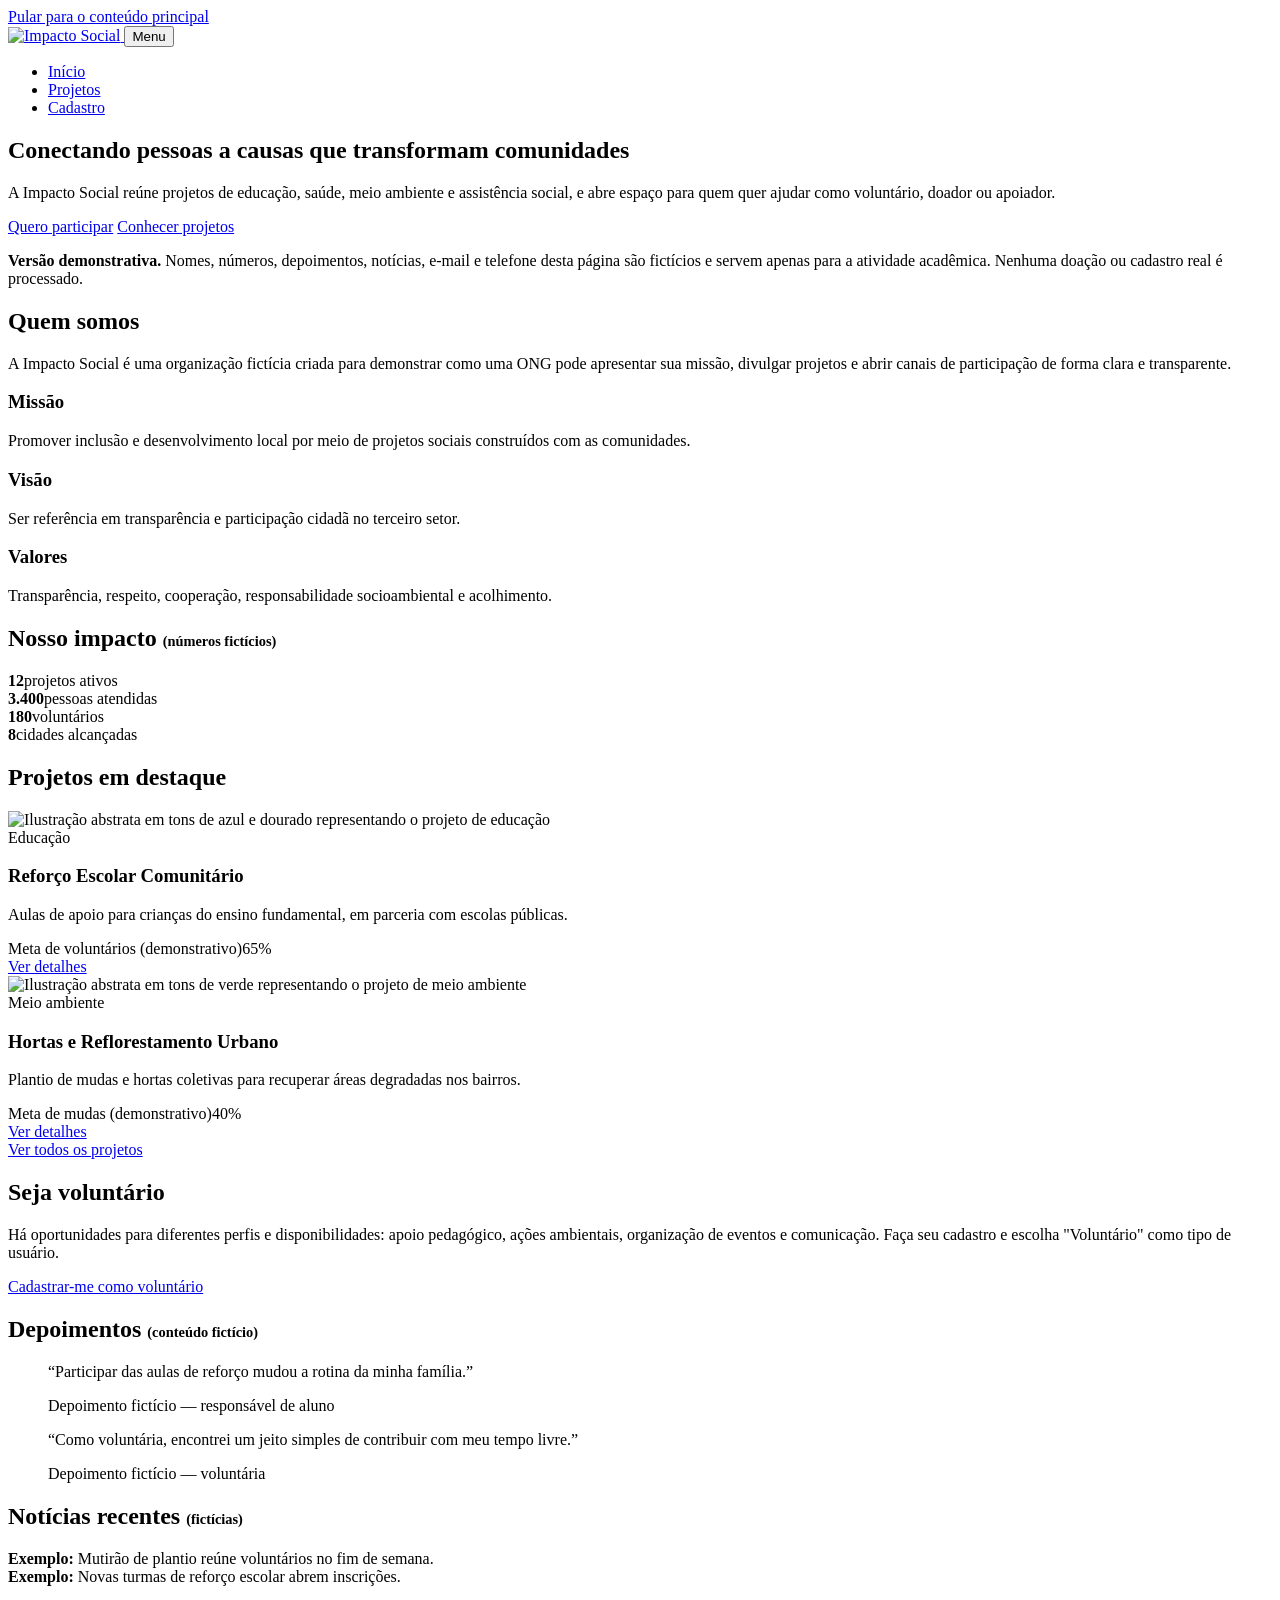
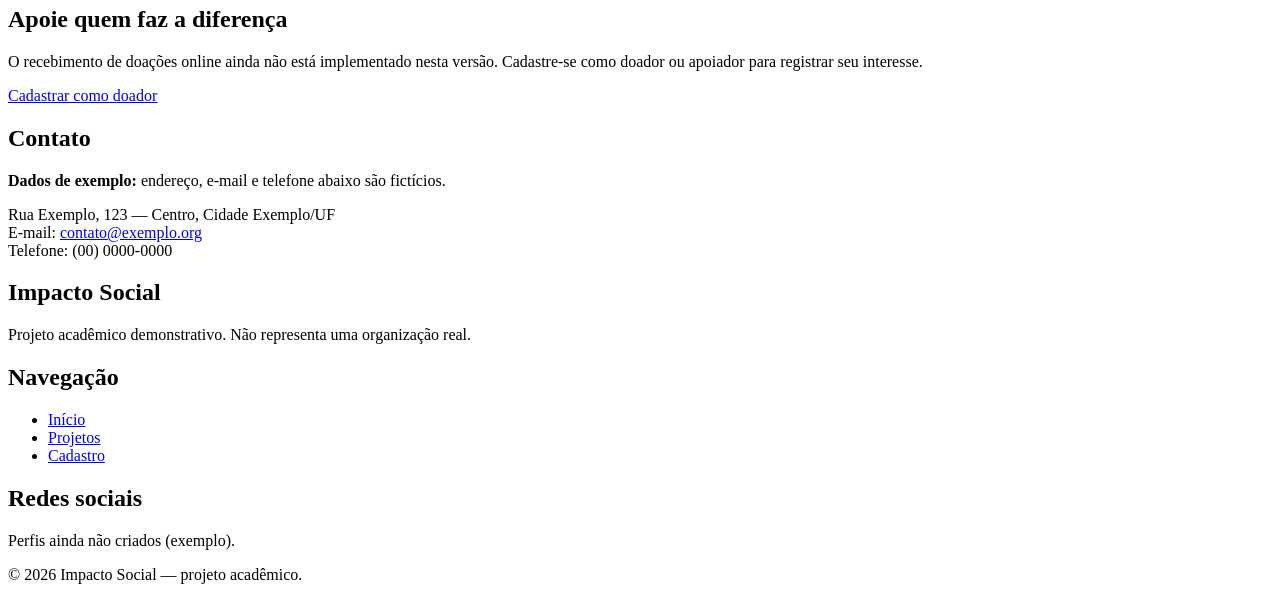
==== index.html @ ebe20e65 "feat: fase 1 da plataforma Impacto Social" ====
<!DOCTYPE html>
<html lang="pt-BR">
<head>
  <meta charset="utf-8">
  <meta name="viewport" content="width=device-width, initial-scale=1">
  <title>Impacto Social — Conectando pessoas a causas que transformam</title>
  <meta name="description" content="Impacto Social: plataforma para ONGs divulgarem projetos, recrutarem voluntários e prestarem contas. Versão demonstrativa.">
  <link rel="icon" href="assets/images/logo.svg" type="image/svg+xml">
  <link rel="stylesheet" href="css/style.css">
  <link rel="stylesheet" href="css/responsive.css">
  <script src="js/main.js" defer></script>
</head>
<body>
  <a class="pular-conteudo" href="#conteudo">Pular para o conteúdo principal</a>

  <header class="cabecalho">
    <div class="container cabecalho__barra" style="position:relative">
      <a class="cabecalho__logo" href="index.html" aria-label="Impacto Social — página inicial">
        <img src="assets/images/logo.svg" alt="Impacto Social" width="200" height="48">
      </a>
      <button class="menu-toggle" type="button" aria-expanded="false" aria-controls="menu-principal">Menu</button>
      <nav aria-label="Principal">
        <ul class="menu" id="menu-principal">
          <li><a href="index.html" aria-current="page">Início</a></li>
          <li><a href="projetos.html">Projetos</a></li>
          <li><a href="cadastro.html">Cadastro</a></li>
        </ul>
      </nav>
    </div>
  </header>

  <main id="conteudo">
    <section class="hero" aria-labelledby="titulo-hero">
      <div class="container">
        <h1 id="titulo-hero">Conectando pessoas a causas que transformam comunidades</h1>
        <p>A Impacto Social reúne projetos de educação, saúde, meio ambiente e assistência social, e abre espaço para quem quer ajudar como voluntário, doador ou apoiador.</p>
        <div class="btn-grupo">
          <a class="btn btn--primario" href="cadastro.html">Quero participar</a>
          <a class="btn btn--claro" href="projetos.html">Conhecer projetos</a>
        </div>
      </div>
    </section>

    <div class="container" style="padding-top:var(--esp-4)">
      <p class="aviso"><strong>Versão demonstrativa.</strong> Nomes, números, depoimentos, notícias, e-mail e telefone desta página são fictícios e servem apenas para a atividade acadêmica. Nenhuma doação ou cadastro real é processado.</p>
    </div>

    <section class="secao" id="sobre" aria-labelledby="titulo-sobre">
      <div class="container">
        <h2 id="titulo-sobre">Quem somos</h2>
        <p class="secao__intro">A Impacto Social é uma organização fictícia criada para demonstrar como uma ONG pode apresentar sua missão, divulgar projetos e abrir canais de participação de forma clara e transparente.</p>
        <div class="grade grade--3">
          <article class="card"><div class="card__corpo"><h3>Missão</h3><p>Promover inclusão e desenvolvimento local por meio de projetos sociais construídos com as comunidades.</p></div></article>
          <article class="card"><div class="card__corpo"><h3>Visão</h3><p>Ser referência em transparência e participação cidadã no terceiro setor.</p></div></article>
          <article class="card"><div class="card__corpo"><h3>Valores</h3><p>Transparência, respeito, cooperação, responsabilidade socioambiental e acolhimento.</p></div></article>
        </div>
      </div>
    </section>

    <section class="secao secao--alt" aria-labelledby="titulo-impacto">
      <div class="container">
        <h2 id="titulo-impacto">Nosso impacto <small style="font-size:.6em;color:var(--cor-texto-suave)">(números fictícios)</small></h2>
        <div class="grade grade--4">
          <div class="indicador"><strong>12</strong>projetos ativos</div>
          <div class="indicador"><strong>3.400</strong>pessoas atendidas</div>
          <div class="indicador"><strong>180</strong>voluntários</div>
          <div class="indicador"><strong>8</strong>cidades alcançadas</div>
        </div>
      </div>
    </section>

    <section class="secao" aria-labelledby="titulo-destaque">
      <div class="container">
        <h2 id="titulo-destaque">Projetos em destaque</h2>
        <div class="grade grade--2">
          <article class="card">
            <img class="card__img" src="assets/images/projeto-educacao.webp" alt="Ilustração abstrata em tons de azul e dourado representando o projeto de educação" width="800" height="500">
            <div class="card__corpo">
              <span class="etiqueta">Educação</span>
              <h3>Reforço Escolar Comunitário</h3>
              <p>Aulas de apoio para crianças do ensino fundamental, em parceria com escolas públicas.</p>
              <div class="progresso">
                <div class="progresso__rotulo"><span>Meta de voluntários (demonstrativo)</span><span>65%</span></div>
                <div class="progresso__trilho" role="progressbar" aria-label="Meta de voluntários do Reforço Escolar" aria-valuemin="0" aria-valuemax="100" aria-valuenow="65"><div class="progresso__barra" data-valor="65"></div></div>
              </div>
              <div class="btn-grupo"><a class="btn btn--secundario" href="projetos.html#educacao">Ver detalhes</a></div>
            </div>
          </article>
          <article class="card">
            <img class="card__img" src="assets/images/projeto-meio-ambiente.webp" alt="Ilustração abstrata em tons de verde representando o projeto de meio ambiente" width="800" height="500" loading="lazy">
            <div class="card__corpo">
              <span class="etiqueta">Meio ambiente</span>
              <h3>Hortas e Reflorestamento Urbano</h3>
              <p>Plantio de mudas e hortas coletivas para recuperar áreas degradadas nos bairros.</p>
              <div class="progresso">
                <div class="progresso__rotulo"><span>Meta de mudas (demonstrativo)</span><span>40%</span></div>
                <div class="progresso__trilho" role="progressbar" aria-label="Meta de mudas do projeto de reflorestamento" aria-valuemin="0" aria-valuemax="100" aria-valuenow="40"><div class="progresso__barra" data-valor="40"></div></div>
              </div>
              <div class="btn-grupo"><a class="btn btn--secundario" href="projetos.html#meio-ambiente">Ver detalhes</a></div>
            </div>
          </article>
        </div>
        <p class="centro" style="margin-top:var(--esp-4)"><a class="btn btn--primario" href="projetos.html">Ver todos os projetos</a></p>
      </div>
    </section>

    <section class="secao secao--alt" aria-labelledby="titulo-voluntariado">
      <div class="container">
        <h2 id="titulo-voluntariado">Seja voluntário</h2>
        <p class="secao__intro">Há oportunidades para diferentes perfis e disponibilidades: apoio pedagógico, ações ambientais, organização de eventos e comunicação. Faça seu cadastro e escolha "Voluntário" como tipo de usuário.</p>
        <a class="btn btn--primario" href="cadastro.html">Cadastrar-me como voluntário</a>
      </div>
    </section>

    <section class="secao" aria-labelledby="titulo-depoimentos">
      <div class="container">
        <h2 id="titulo-depoimentos">Depoimentos <small style="font-size:.6em;color:var(--cor-texto-suave)">(conteúdo fictício)</small></h2>
        <div class="grade grade--2">
          <blockquote class="card"><div class="card__corpo"><p>“Participar das aulas de reforço mudou a rotina da minha família.”</p><footer class="meta">Depoimento fictício — responsável de aluno</footer></div></blockquote>
          <blockquote class="card"><div class="card__corpo"><p>“Como voluntária, encontrei um jeito simples de contribuir com meu tempo livre.”</p><footer class="meta">Depoimento fictício — voluntária</footer></div></blockquote>
        </div>
      </div>
    </section>

    <section class="secao secao--alt" aria-labelledby="titulo-noticias">
      <div class="container">
        <h2 id="titulo-noticias">Notícias recentes <small style="font-size:.6em;color:var(--cor-texto-suave)">(fictícias)</small></h2>
        <ul style="list-style:none;padding:0;margin:0">
          <li class="meta"><strong>Exemplo:</strong> Mutirão de plantio reúne voluntários no fim de semana.</li>
          <li class="meta"><strong>Exemplo:</strong> Novas turmas de reforço escolar abrem inscrições.</li>
        </ul>
      </div>
    </section>

    <section class="cta-doacao" aria-labelledby="titulo-doacao">
      <div class="container">
        <h2 id="titulo-doacao">Apoie quem faz a diferença</h2>
        <p>O recebimento de doações online ainda não está implementado nesta versão. Cadastre-se como doador ou apoiador para registrar seu interesse.</p>
        <a class="btn btn--claro" href="cadastro.html">Cadastrar como doador</a>
      </div>
    </section>

    <section class="secao" id="contato" aria-labelledby="titulo-contato">
      <div class="container">
        <h2 id="titulo-contato">Contato</h2>
        <p class="aviso"><strong>Dados de exemplo:</strong> endereço, e-mail e telefone abaixo são fictícios.</p>
        <address style="font-style:normal">
          Rua Exemplo, 123 — Centro, Cidade Exemplo/UF<br>
          E-mail: <a href="mailto:contato@exemplo.org">contato@exemplo.org</a><br>
          Telefone: (00) 0000-0000
        </address>
      </div>
    </section>
  </main>

  <footer class="rodape">
    <div class="container">
      <div class="grade grade--3">
        <div>
          <h2>Impacto Social</h2>
          <p>Projeto acadêmico demonstrativo. Não representa uma organização real.</p>
        </div>
        <nav aria-label="Rodapé">
          <h2>Navegação</h2>
          <ul>
            <li><a href="index.html">Início</a></li>
            <li><a href="projetos.html">Projetos</a></li>
            <li><a href="cadastro.html">Cadastro</a></li>
          </ul>
        </nav>
        <div>
          <h2>Redes sociais</h2>
          <p>Perfis ainda não criados (exemplo).</p>
        </div>
      </div>
      <p class="rodape__fim">© 2026 Impacto Social — projeto acadêmico.</p>
    </div>
  </footer>
</body>
</html>
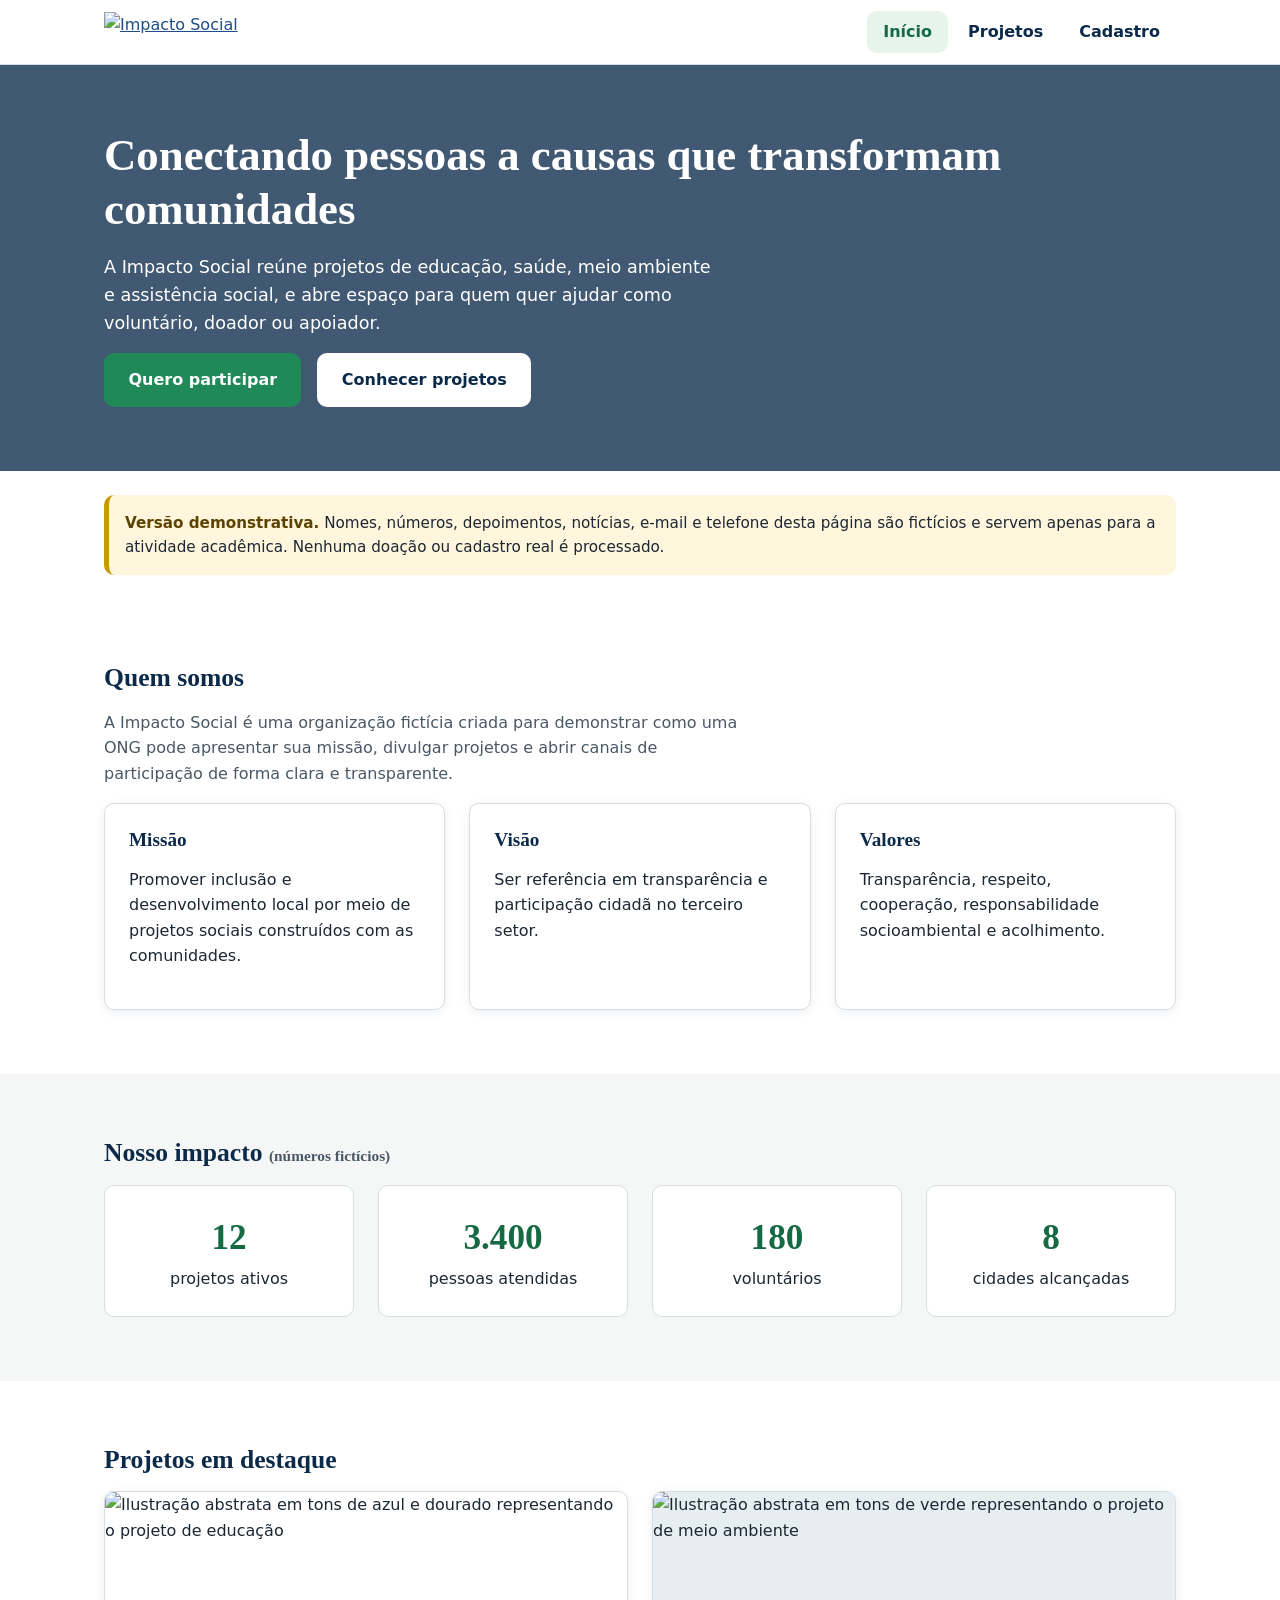
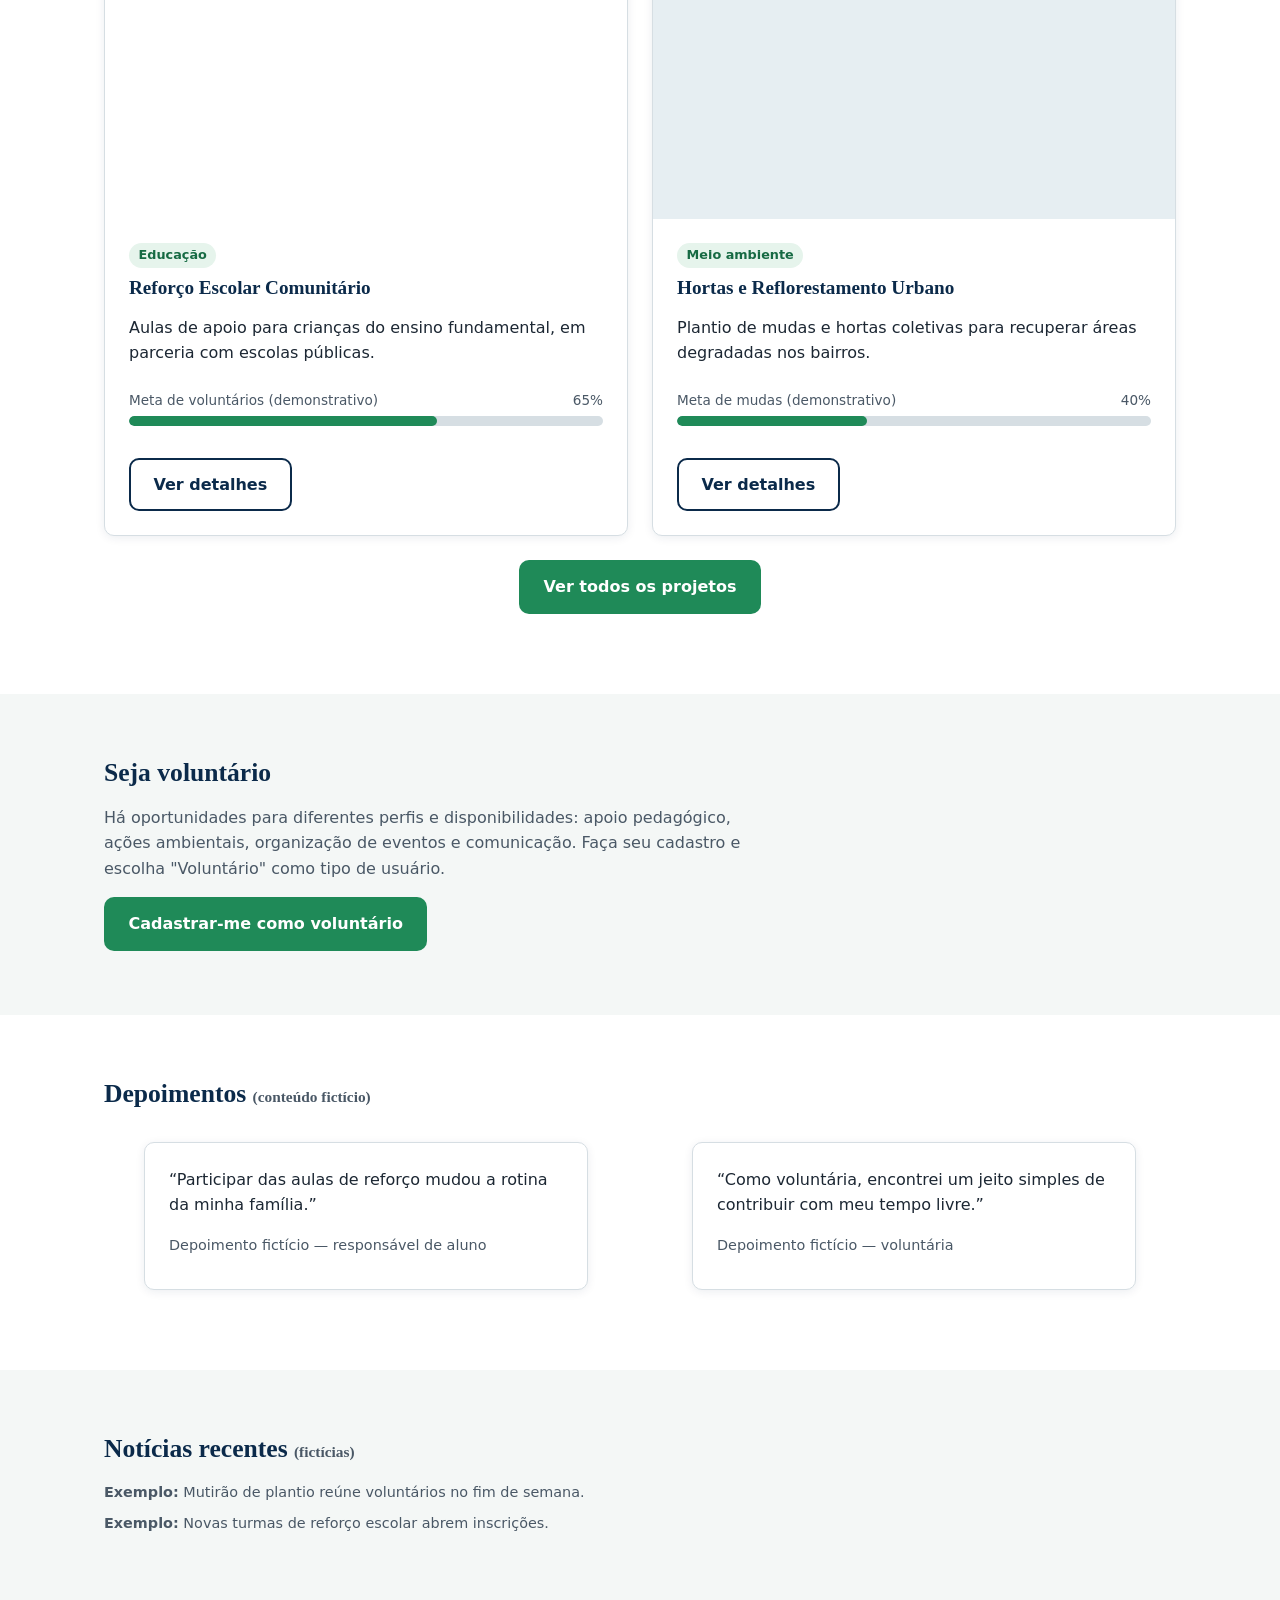
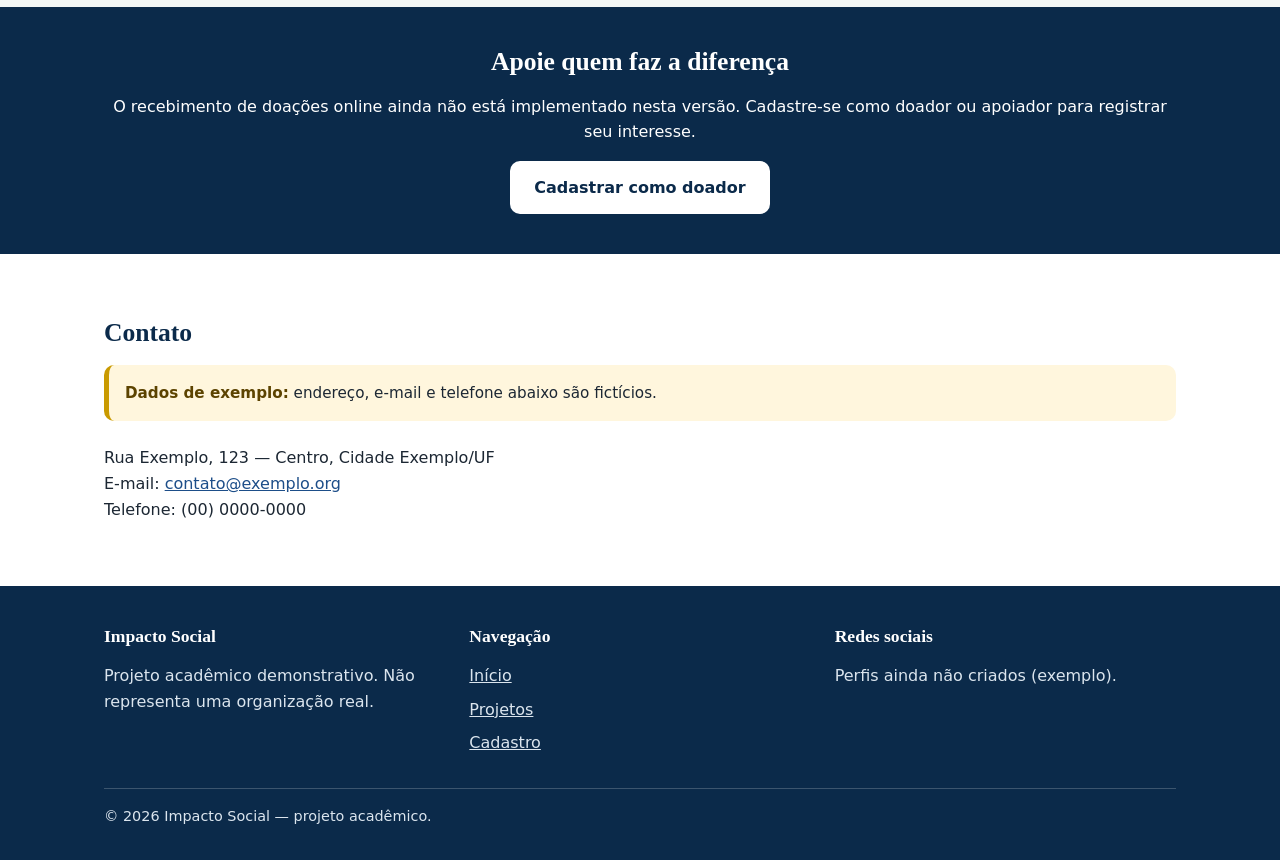
==== commit 78d0d296: "Update stylesheet links and add main.js script" ====
--- a/index.html
+++ b/index.html
@@ -5,9 +5,9 @@
   <meta name="viewport" content="width=device-width, initial-scale=1">
   <title>Impacto Social — Conectando pessoas a causas que transformam</title>
   <meta name="description" content="Impacto Social: plataforma para ONGs divulgarem projetos, recrutarem voluntários e prestarem contas. Versão demonstrativa.">
-  <link rel="icon" href="assets/images/logo.svg" type="image/svg+xml">
-  <link rel="stylesheet" href="css/style.css">
-  <link rel="stylesheet" href="css/responsive.css">
+  <link rel="stylesheet" href="style.css">
+<link rel="stylesheet" href="responsive.css">
+<script src="main.js" defer></script>
   <script src="js/main.js" defer></script>
 </head>
 <body>
--- a/style.css
+++ b/style.css
@@ -0,0 +1,229 @@
+/* ==========================================================================
+   Impacto Social — style.css (mobile-first)
+   Sumário: 1 Variáveis · 2 Base · 3 Layout · 4 Cabeçalho/Rodapé ·
+            5 Botões · 6 Cards · 7 Seções · 8 Formulários · 9 Utilitários
+   Breakpoints documentados em responsive.css (640px, 900px, 1200px).
+   ========================================================================== */
+
+/* 1. Variáveis ------------------------------------------------------------ */
+:root {
+  --cor-azul: #0b2a4a;
+  --cor-azul-claro: #1d4e89;
+  --cor-verde: #1f8a58;
+  --cor-verde-escuro: #166a43;
+  --cor-verde-claro: #e6f4ec;
+  --cor-fundo: #ffffff;
+  --cor-fundo-alt: #f4f7f6;
+  --cor-texto: #1c2733;
+  --cor-texto-suave: #4a5866;
+  --cor-borda: #d6dee3;
+  --cor-erro: #b3261e;
+  --cor-erro-fundo: #fdecea;
+  --cor-sucesso-fundo: #e6f4ec;
+  --cor-aviso-fundo: #fff6dd;
+  --cor-aviso-borda: #c99a00;
+
+  --fonte-texto: system-ui, -apple-system, "Segoe UI", Roboto, Arial, sans-serif;
+  --fonte-titulo: Georgia, "Times New Roman", serif;
+
+  --esp-1: 0.25rem;
+  --esp-2: 0.5rem;
+  --esp-3: 1rem;
+  --esp-4: 1.5rem;
+  --esp-5: 2.5rem;
+  --esp-6: 4rem;
+
+  --raio: 10px;
+  --sombra: 0 2px 10px rgba(11, 42, 74, 0.08);
+  --sombra-forte: 0 8px 24px rgba(11, 42, 74, 0.14);
+  --largura-max: 1120px;
+}
+
+/* 2. Base ----------------------------------------------------------------- */
+*, *::before, *::after { box-sizing: border-box; }
+html { scroll-behavior: smooth; }
+body {
+  margin: 0;
+  font-family: var(--fonte-texto);
+  line-height: 1.6;
+  color: var(--cor-texto);
+  background: var(--cor-fundo);
+}
+img { max-width: 100%; height: auto; display: block; }
+h1, h2, h3 { font-family: var(--fonte-titulo); color: var(--cor-azul); line-height: 1.2; margin: 0 0 var(--esp-3); }
+h1 { font-size: 2rem; }
+h2 { font-size: 1.6rem; }
+h3 { font-size: 1.2rem; }
+p { margin: 0 0 var(--esp-3); }
+a { color: var(--cor-azul-claro); }
+a:hover { color: var(--cor-verde-escuro); }
+
+:focus-visible {
+  outline: 3px solid var(--cor-azul-claro);
+  outline-offset: 2px;
+}
+
+.pular-conteudo {
+  position: absolute;
+  left: var(--esp-3);
+  top: -4rem;
+  background: var(--cor-azul);
+  color: #fff;
+  padding: var(--esp-2) var(--esp-3);
+  border-radius: var(--raio);
+  z-index: 100;
+}
+.pular-conteudo:focus { top: var(--esp-2); color: #fff; }
+
+/* 3. Layout --------------------------------------------------------------- */
+.container { width: 100%; max-width: var(--largura-max); margin: 0 auto; padding: 0 var(--esp-3); }
+.secao { padding: var(--esp-5) 0; }
+.secao--alt { background: var(--cor-fundo-alt); }
+.secao__intro { max-width: 640px; color: var(--cor-texto-suave); }
+.grade { display: grid; gap: var(--esp-4); grid-template-columns: 1fr; }
+
+/* 4. Cabeçalho e rodapé --------------------------------------------------- */
+.cabecalho {
+  position: sticky; top: 0; z-index: 50;
+  background: var(--cor-fundo);
+  border-bottom: 1px solid var(--cor-borda);
+}
+.cabecalho__barra { display: flex; align-items: center; justify-content: space-between; min-height: 64px; gap: var(--esp-3); }
+.cabecalho__logo img { height: 40px; width: auto; }
+
+.menu-toggle {
+  background: transparent; border: 1px solid var(--cor-borda); border-radius: var(--raio);
+  padding: var(--esp-2) var(--esp-3); font: inherit; color: var(--cor-azul); cursor: pointer;
+}
+.menu-toggle:hover { background: var(--cor-fundo-alt); }
+
+.menu { display: none; list-style: none; margin: 0; padding: 0; }
+.menu.aberto {
+  display: block; position: absolute; left: 0; right: 0; top: 100%;
+  background: var(--cor-fundo); border-bottom: 1px solid var(--cor-borda);
+  padding: var(--esp-2) var(--esp-3) var(--esp-3);
+}
+.menu a {
+  display: block; padding: var(--esp-2) var(--esp-3); text-decoration: none;
+  color: var(--cor-azul); font-weight: 600; border-radius: var(--raio);
+}
+.menu a:hover { background: var(--cor-verde-claro); }
+.menu a[aria-current="page"] { background: var(--cor-verde-claro); color: var(--cor-verde-escuro); }
+
+.rodape { background: var(--cor-azul); color: #dbe5ee; padding: var(--esp-5) 0 var(--esp-3); }
+.rodape h2 { color: #fff; font-size: 1.1rem; }
+.rodape a { color: #dbe5ee; }
+.rodape a:hover { color: #fff; }
+.rodape ul { list-style: none; margin: 0; padding: 0; }
+.rodape li { margin-bottom: var(--esp-2); }
+.rodape__fim { border-top: 1px solid rgba(255,255,255,.2); margin-top: var(--esp-4); padding-top: var(--esp-3); font-size: .9rem; }
+
+/* 5. Botões --------------------------------------------------------------- */
+.btn {
+  display: inline-block; padding: .75rem 1.4rem; border-radius: var(--raio);
+  border: 2px solid transparent; font: inherit; font-weight: 700; text-decoration: none;
+  cursor: pointer; transition: background .2s, color .2s, transform .2s;
+}
+.btn:hover { transform: translateY(-1px); }
+.btn:active { transform: translateY(0); }
+.btn--primario { background: var(--cor-verde); color: #fff; }
+.btn--primario:hover { background: var(--cor-verde-escuro); color: #fff; }
+.btn--secundario { background: transparent; color: var(--cor-azul); border-color: var(--cor-azul); }
+.btn--secundario:hover { background: var(--cor-azul); color: #fff; }
+.btn--claro { background: #fff; color: var(--cor-azul); }
+.btn--claro:hover { background: var(--cor-verde-claro); color: var(--cor-azul); }
+.btn:disabled, .btn[aria-disabled="true"] { opacity: .55; cursor: not-allowed; transform: none; }
+.btn-grupo { display: flex; flex-wrap: wrap; gap: var(--esp-3); }
+
+/* 6. Cards ---------------------------------------------------------------- */
+.card {
+  background: var(--cor-fundo); border: 1px solid var(--cor-borda); border-radius: var(--raio);
+  box-shadow: var(--sombra); overflow: hidden; display: flex; flex-direction: column;
+  transition: box-shadow .2s, transform .2s;
+}
+.card:hover { box-shadow: var(--sombra-forte); transform: translateY(-2px); }
+.card__corpo { padding: var(--esp-4); display: flex; flex-direction: column; flex: 1; }
+.card__corpo .btn-grupo { margin-top: auto; padding-top: var(--esp-3); }
+.card__img { width: 100%; aspect-ratio: 16 / 10; object-fit: cover; }
+.etiqueta {
+  align-self: flex-start; background: var(--cor-verde-claro); color: var(--cor-verde-escuro);
+  font-size: .8rem; font-weight: 700; padding: .15rem .6rem; border-radius: 999px; margin-bottom: var(--esp-2);
+}
+.meta { font-size: .9rem; color: var(--cor-texto-suave); margin-bottom: var(--esp-2); }
+
+.progresso { margin: var(--esp-2) 0 var(--esp-3); }
+.progresso__rotulo { display: flex; justify-content: space-between; font-size: .85rem; color: var(--cor-texto-suave); margin-bottom: var(--esp-1); }
+.progresso__trilho { height: 10px; background: var(--cor-borda); border-radius: 999px; overflow: hidden; }
+.progresso__barra { height: 100%; background: var(--cor-verde); border-radius: 999px; }
+
+.indicador { text-align: center; padding: var(--esp-4); background: #fff; border-radius: var(--raio); border: 1px solid var(--cor-borda); }
+.indicador strong { display: block; font-family: var(--fonte-titulo); font-size: 2.2rem; color: var(--cor-verde-escuro); }
+
+/* 7. Seções específicas --------------------------------------------------- */
+.hero {
+  position: relative; color: #fff; padding: var(--esp-6) 0;
+  background: linear-gradient(rgba(11,42,74,.78), rgba(11,42,74,.78)), url("../assets/images/inicio.webp") center / cover;
+}
+.hero h1 { color: #fff; font-size: 2.2rem; }
+.hero p { max-width: 620px; font-size: 1.1rem; }
+
+.aviso {
+  background: var(--cor-aviso-fundo); border-left: 5px solid var(--cor-aviso-borda);
+  padding: var(--esp-3); border-radius: var(--raio); font-size: .95rem; margin-bottom: var(--esp-4);
+}
+.aviso strong { color: #5c4300; }
+
+.filtros { display: grid; gap: var(--esp-3); margin-bottom: var(--esp-4); }
+.estado-vazio {
+  text-align: center; padding: var(--esp-5); border: 2px dashed var(--cor-borda);
+  border-radius: var(--raio); color: var(--cor-texto-suave);
+}
+
+.detalhes { margin-top: var(--esp-3); border-top: 1px solid var(--cor-borda); padding-top: var(--esp-3); }
+.detalhes summary { cursor: pointer; font-weight: 700; color: var(--cor-azul-claro); }
+
+.cta-doacao { background: var(--cor-azul); color: #fff; text-align: center; padding: var(--esp-5) 0; }
+.cta-doacao h2 { color: #fff; }
+
+/* 8. Formulários ---------------------------------------------------------- */
+.formulario { max-width: 760px; }
+fieldset {
+  border: 1px solid var(--cor-borda); border-radius: var(--raio);
+  padding: var(--esp-4); margin: 0 0 var(--esp-4); min-width: 0;
+}
+legend { font-weight: 700; color: var(--cor-azul); padding: 0 var(--esp-2); }
+.campo { margin-bottom: var(--esp-3); }
+.campo label, .campo .rotulo { display: block; font-weight: 600; margin-bottom: var(--esp-1); }
+.obrigatorio { color: var(--cor-erro); }
+.campo input[type="text"], .campo input[type="email"], .campo input[type="tel"],
+.campo input[type="date"], .campo input[type="search"], .campo select {
+  width: 100%; padding: .7rem .8rem; font: inherit; color: var(--cor-texto);
+  border: 1px solid #7b8894; border-radius: var(--raio); background: #fff;
+}
+.campo input:focus, .campo select:focus { border-color: var(--cor-azul-claro); }
+.campo input:disabled { background: var(--cor-fundo-alt); cursor: not-allowed; }
+.campo--invalido input, .campo--invalido select { border: 2px solid var(--cor-erro); background: var(--cor-erro-fundo); }
+.campo__ajuda { font-size: .85rem; color: var(--cor-texto-suave); margin: var(--esp-1) 0 0; }
+.campo__erro { color: var(--cor-erro); font-size: .9rem; font-weight: 600; margin: var(--esp-1) 0 0; }
+.campo__erro::before { content: "⚠ "; }
+.opcoes { display: flex; flex-wrap: wrap; gap: var(--esp-3); }
+.opcoes label { font-weight: 400; display: inline-flex; align-items: center; gap: var(--esp-2); }
+.campo--check label { font-weight: 400; display: flex; gap: var(--esp-2); align-items: flex-start; }
+.campo--check input { margin-top: .3rem; }
+
+.mensagem { padding: var(--esp-3); border-radius: var(--raio); margin-bottom: var(--esp-3); }
+.mensagem--erro { background: var(--cor-erro-fundo); border: 1px solid var(--cor-erro); color: #6b1610; }
+.mensagem--sucesso { background: var(--cor-sucesso-fundo); border: 1px solid var(--cor-verde); color: #0f4a2e; }
+
+/* 9. Utilitários ---------------------------------------------------------- */
+.visualmente-oculto {
+  position: absolute !important; width: 1px; height: 1px; overflow: hidden;
+  clip: rect(0 0 0 0); white-space: nowrap; margin: -1px; padding: 0; border: 0;
+}
+.centro { text-align: center; }
+[hidden] { display: none !important; }
+
+@media (prefers-reduced-motion: reduce) {
+  html { scroll-behavior: auto; }
+  *, *::before, *::after { transition: none !important; animation: none !important; }
+}
--- a/responsive.css
+++ b/responsive.css
@@ -0,0 +1,36 @@
+/* ==========================================================================
+   Impacto Social — responsive.css
+   Abordagem mobile-first. Breakpoints:
+     ≥ 640px  — tablets pequenos (2 colunas)
+     ≥ 900px  — tablets/desktop (menu horizontal, 3 colunas)
+     ≥ 1200px — telas largas
+   ========================================================================== */
+
+@media (min-width: 640px) {
+  h1 { font-size: 2.4rem; }
+  .hero h1 { font-size: 2.8rem; }
+  .grade--2, .grade--3, .grade--4 { grid-template-columns: repeat(2, 1fr); }
+  .filtros { grid-template-columns: 2fr 1fr; }
+  .campos-linha { display: grid; grid-template-columns: 1fr 1fr; gap: var(--esp-3); }
+}
+
+@media (min-width: 900px) {
+  .menu-toggle { display: none; }
+  .menu, .menu.aberto {
+    display: flex; position: static; border: 0; padding: 0; gap: var(--esp-1); background: transparent;
+  }
+  .menu a { padding: var(--esp-2) var(--esp-3); }
+  .grade--3 { grid-template-columns: repeat(3, 1fr); }
+  .grade--4 { grid-template-columns: repeat(4, 1fr); }
+  .campos-linha--3 { grid-template-columns: 2fr 1fr 1fr; }
+  .secao { padding: var(--esp-6) 0; }
+}
+
+@media (min-width: 1200px) {
+  .container { padding: 0 var(--esp-4); }
+}
+
+@media print {
+  .cabecalho, .rodape, .cta-doacao, .menu-toggle { display: none; }
+  body { color: #000; }
+}
